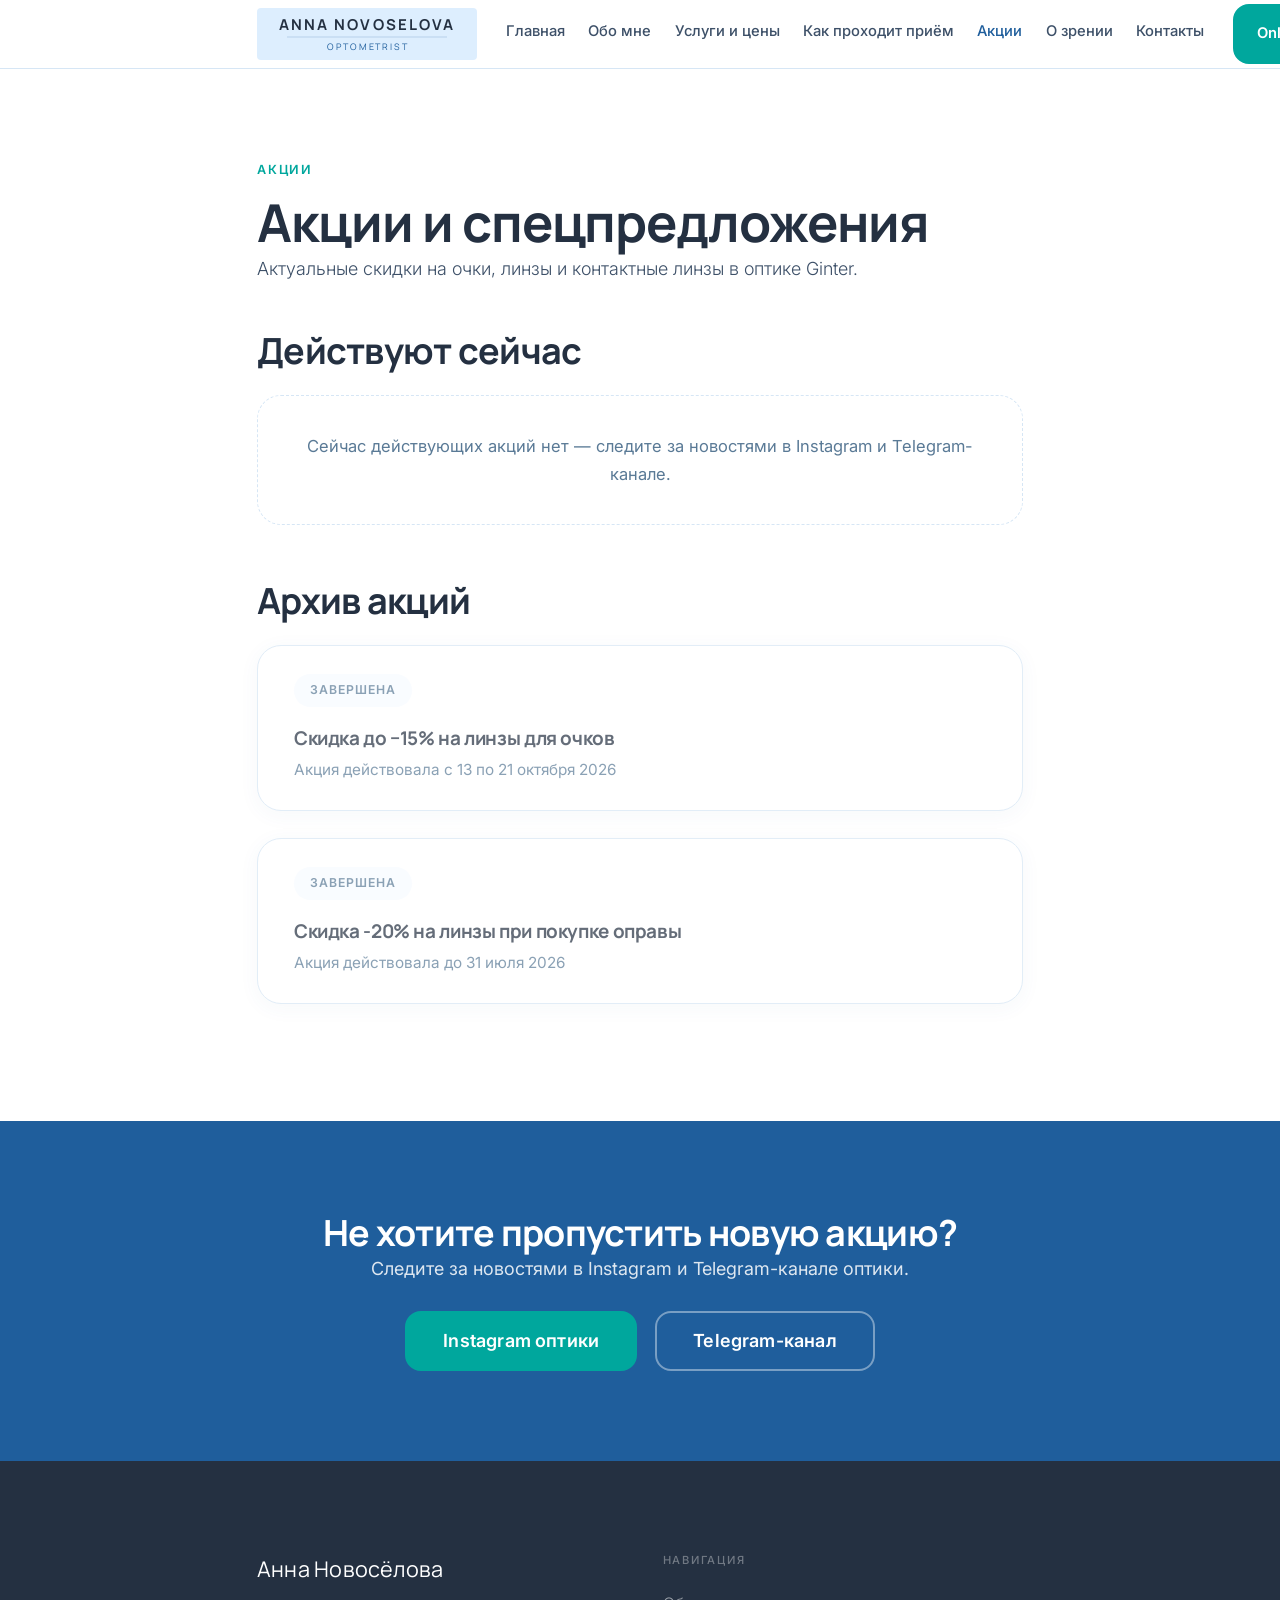
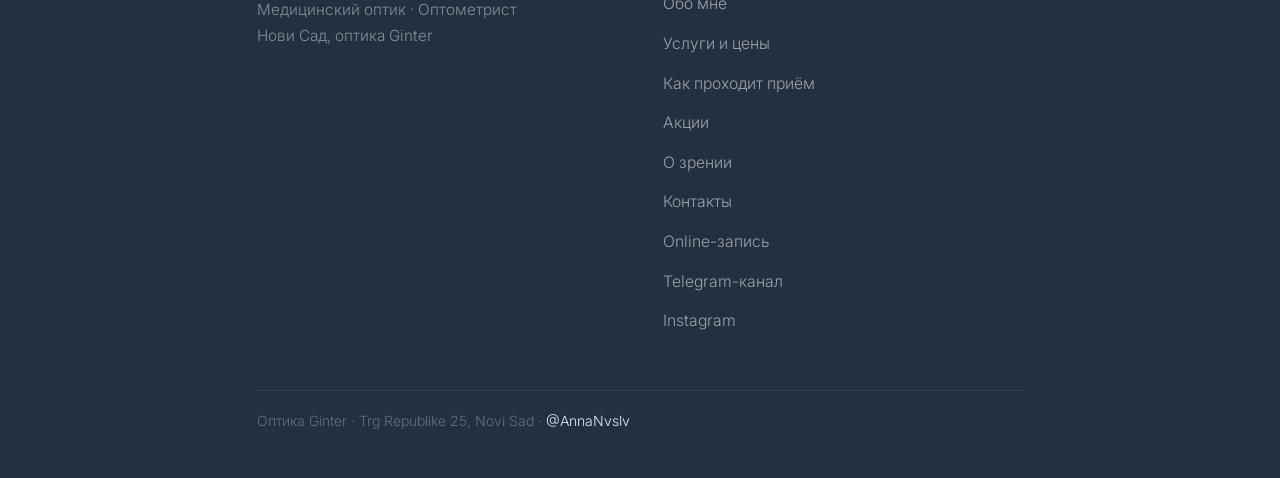
==== akcii.html @ 5fb4f5f3 "Акции: LWEB15 снят, перенесён в архив" ====
<!DOCTYPE html>
<html lang="ru">
<head>
  <meta charset="UTF-8">
  <meta name="viewport" content="width=device-width, initial-scale=1.0">
  <title data-i18n="promo.meta_title">Акции — Анна Новосёлова, оптика Ginter</title>
  <meta name="description" data-i18n-content="promo.meta_description" content="Актуальные акции и спецпредложения на очки, линзы и контактные линзы в оптике Ginter, Нови Сад.">
  <link rel="canonical" href="https://annanvslv.github.io/akcii.html">
  <meta property="og:type" content="website">
  <meta property="og:locale" content="ru_RU">
  <meta property="og:site_name" content="Анна Новосёлова — медицинский оптик">
  <meta property="og:title" content="Акции — Анна Новосёлова, оптика Ginter">
  <meta property="og:description" content="Актуальные акции и спецпредложения на очки, линзы и контактные линзы в оптике Ginter, Нови Сад.">
  <meta property="og:url" content="https://annanvslv.github.io/akcii.html">
  <meta property="og:image" content="https://annanvslv.github.io/images/optika-front.jpg">
  <meta name="twitter:card" content="summary_large_image">
  <meta name="twitter:title" content="Акции — Анна Новосёлова, оптика Ginter">
  <meta name="twitter:description" content="Актуальные акции и спецпредложения на очки, линзы и контактные линзы в оптике Ginter, Нови Сад.">
  <meta name="twitter:image" content="https://annanvslv.github.io/images/optika-front.jpg">
  <script type="application/ld+json">
{
  "@context": "https://schema.org",
  "@type": "Optician",
  "name": "Оптика Ginter — Анна Новосёлова, оптометрист",
  "image": "https://annanvslv.github.io/images/optika-front.jpg",
  "url": "https://annanvslv.github.io/",
  "telephone": "+38121382131",
  "priceRange": "$$",
  "address": {
    "@type": "PostalAddress",
    "streetAddress": "Trg Republike 25",
    "addressLocality": "Novi Sad",
    "addressCountry": "RS"
  },
  "geo": {
    "@type": "GeoCoordinates",
    "latitude": 45.2576813,
    "longitude": 19.8517835
  },
  "openingHoursSpecification": [
    { "@type": "OpeningHoursSpecification", "dayOfWeek": ["Monday","Tuesday","Wednesday","Thursday","Friday"], "opens": "09:00", "closes": "19:00" },
    { "@type": "OpeningHoursSpecification", "dayOfWeek": "Saturday", "opens": "09:00", "closes": "13:00" }
  ],
  "areaServed": ["Novi Sad", "Serbia"],
  "availableLanguage": ["ru", "sr"],
  "employee": {
    "@type": "Person",
    "name": "Анна Новосёлова",
    "jobTitle": "Медицинский оптик и оптометрист"
  }
}
  </script>
  <link rel="preconnect" href="https://fonts.googleapis.com">
  <link rel="preconnect" href="https://fonts.gstatic.com" crossorigin>
  <link rel="stylesheet" href="css/variables.css">
  <link rel="stylesheet" href="css/base.css">
  <link rel="stylesheet" href="css/nav.css">
  <link rel="stylesheet" href="css/footer.css">
  <link rel="stylesheet" href="css/pages/home.css">
  <style>
    .promo-card { background: var(--color-bg-white); border: 1px solid var(--color-border); border-radius: var(--radius-lg); box-shadow: var(--shadow-card); padding: 2rem; margin-bottom: 1.5rem; }
    .promo-card__badge { display: inline-flex; align-items: center; gap: 0.4rem; font-size: 0.68rem; font-weight: 600; letter-spacing: 0.08em; text-transform: uppercase; padding: 0.35rem 0.9rem; border-radius: 20px; margin-bottom: 1.1rem; }
    .promo-card__badge--active { background: #E3F7F0; color: var(--color-teal-dark); }
    .promo-card__badge--archived { background: var(--color-bg-section); color: var(--color-text-light); }
    .promo-card__lead { font-size: 1rem; color: var(--color-text-muted); margin-bottom: 1.25rem; }
    .promo-tags { display: flex; flex-wrap: wrap; gap: 0.5rem; margin-bottom: 1.25rem; }
    .promo-code { display: flex; align-items: center; gap: 0.6rem; flex-wrap: wrap; background: var(--color-bg-section); border-left: 3px solid var(--color-teal); padding: 0.9rem 1.25rem; border-radius: var(--radius-sm); margin-bottom: 1.25rem; }
    .promo-code__label { font-size: 0.85rem; color: var(--color-text-muted); }
    .promo-code__value { font-family: var(--font-heading); font-weight: 700; color: var(--color-accent); letter-spacing: 0.02em; }
    .promo-card__valid { font-size: 0.85rem; color: var(--color-text-light); margin-bottom: 1.5rem; }
    .promo-rates { list-style: none; padding: 0; margin: 0 0 1.25rem; display: grid; gap: 0.5rem; }
    .promo-rates li { display: flex; align-items: baseline; gap: 0.9rem; padding: 0.6rem 0; border-bottom: 1px solid var(--color-border); }
    .promo-rates li:last-child { border-bottom: 0; }
    .promo-rates__pct { font-family: var(--font-heading); font-weight: 700; font-size: 1.25rem; color: var(--color-accent); min-width: 4rem; }
    .promo-card--archived { opacity: 0.7; padding: 1.5rem 2rem; }
    .promo-card--archived h3 { font-size: 1.05rem; margin-bottom: 0.4rem; }
    .promo-archive-empty { padding: 2rem; text-align: center; color: var(--color-text-light); border: 1px dashed var(--color-border); border-radius: var(--radius-lg); font-size: 0.92rem; }
    .promo-section-heading { display: flex; align-items: center; gap: 0.6rem; margin-bottom: 1.25rem; }
  </style>
</head>
<body>

<nav class="nav">
  <div class="container nav__inner">
    <a href="index.html" class="nav__logo-svg" data-i18n-aria-label="nav.logo_aria_std" aria-label="Анна Новосёлова — оптометрист">
      <svg width="220" height="52" viewBox="0 0 220 52" xmlns="http://www.w3.org/2000/svg">
        <rect x="0" y="0" width="220" height="52" rx="4" fill="#DDEEFE"/>
        <text class="logo-name" x="110" y="22" text-anchor="middle">ANNA NOVOSELOVA</text>
        <line x1="30" y1="29" x2="190" y2="29" stroke="#1F5E9C" stroke-width="0.6" stroke-opacity="0.35"/>
        <text class="logo-sub" x="111" y="42" text-anchor="middle">OPTOMETRIST</text>
      </svg>
    </a>
    <ul class="nav__links">
      <li><a href="index.html" data-i18n="nav.home">Главная</a></li>
      <li><a href="obo-mne.html" data-i18n="nav.about">Обо мне</a></li>
      <li><a href="uslugi.html" data-i18n="nav.services">Услуги и цены</a></li>
      <li><a href="priem.html" data-i18n="nav.appointment">Как проходит приём</a></li>
      <li><a href="akcii.html" class="active" data-i18n="nav.promo">Акции</a></li>
      <li><a href="o-zrenii.html" data-i18n="nav.vision">О зрении</a></li>
      <li><a href="kontakty.html" data-i18n="nav.contacts">Контакты</a></li>
    </ul>
    <a href="https://annanvslv.github.io/anna-novoselova-bot/booking.html" class="btn nav__cta" target="_blank" data-i18n="nav.booking_cta">Online-запись</a>
    <div class="lang-switch" role="group" aria-label="Language / Jezik">
      <button type="button" class="lang-switch__btn" data-lang="ru">RU</button>
      <button type="button" class="lang-switch__btn" data-lang="sr">SR</button>
    </div>
    <button class="nav__burger" data-i18n-aria-label="nav.burger_aria" aria-label="Меню"><span></span><span></span><span></span></button>
  </div>
</nav>

<section class="section section--white" style="padding-top:5rem">
  <div class="container">
    <p class="section-label" data-i18n="nav.promo">Акции</p>
    <h1 data-i18n="promo.h1">Акции и спецпредложения</h1>
    <p style="color:var(--color-text-muted);margin-bottom:2.5rem;font-weight:300;max-width:640px" data-i18n="promo.lead">Актуальные скидки на очки, линзы и контактные линзы в оптике Ginter.</p>

    <div class="promo-section-heading">
      <h2 class="section-title" style="margin:0" data-i18n="promo.active_heading">Действуют сейчас</h2>
    </div>

    <div class="promo-archive-empty" data-i18n="promo.no_active">Сейчас действующих акций нет — следите за новостями в Instagram и Telegram-канале.</div>

    <div class="promo-section-heading" style="margin-top:3rem">
      <h2 class="section-title" style="margin:0" data-i18n="promo.archive_heading">Архив акций</h2>
    </div>
    <div class="promo-card promo-card--archived">
      <span class="promo-card__badge promo-card__badge--archived" data-i18n="promo.badge_archived">Завершена</span>
      <h3 data-i18n="promo.card2_title">Скидка до −15% на линзы для очков</h3>
      <p class="promo-card__valid" style="margin-bottom:0" data-i18n="promo.valid2_ended">Акция действовала с 13 по 21 октября 2026</p>
    </div>
    <div class="promo-card promo-card--archived">
      <span class="promo-card__badge promo-card__badge--archived" data-i18n="promo.badge_archived">Завершена</span>
      <h3 data-i18n="promo.card1_title">Скидка -20% на линзы при покупке оправы</h3>
      <p class="promo-card__valid" style="margin-bottom:0" data-i18n="promo.valid">Акция действовала до 31 июля 2026</p>
    </div>
  </div>
</section>

<section class="section cta-section">
  <div class="container cta-section__inner">
    <h2 data-i18n="promo.cta_title">Не хотите пропустить новую акцию?</h2>
    <p data-i18n="promo.cta_sub">Следите за новостями в Instagram и Telegram-канале оптики.</p>
    <div style="display:flex;gap:1rem;flex-wrap:wrap;justify-content:center;margin-top:1.5rem">
      <a href="https://instagram.com/optika_ginter" class="btn" target="_blank" data-i18n="promo.cta_instagram">Instagram оптики</a>
      <a href="https://t.me/optometrist_anna_ns" class="btn btn--outline" target="_blank" data-i18n="footer.telegram_channel">Telegram-канал</a>
    </div>
  </div>
</section>

<footer class="footer">
  <div class="container">
    <div class="footer__grid">
      <div>
        <div class="footer__logo" data-i18n="footer.logo">Анна Новосёлова</div>
        <p class="footer__tagline" data-i18n="footer.tagline_about_promo">Медицинский оптик · Оптометрист<br>Нови Сад, оптика Ginter</p>
      </div>
      <div>
        <p class="footer__heading" data-i18n="footer.heading">Навигация</p>
        <ul class="footer__links">
          <li><a href="obo-mne.html" data-i18n="nav.about">Обо мне</a></li>
          <li><a href="uslugi.html" data-i18n="nav.services">Услуги и цены</a></li>
          <li><a href="priem.html" data-i18n="nav.appointment">Как проходит приём</a></li>
          <li><a href="akcii.html" data-i18n="nav.promo">Акции</a></li>
          <li><a href="o-zrenii.html" data-i18n="nav.vision">О зрении</a></li>
          <li><a href="kontakty.html" data-i18n="nav.contacts">Контакты</a></li>
          <li><a href="https://annanvslv.github.io/anna-novoselova-bot/booking.html" target="_blank" data-i18n="nav.booking_cta">Online-запись</a></li>
          <li><a href="https://t.me/optometrist_anna_ns" target="_blank" data-i18n="footer.telegram_channel">Telegram-канал</a></li>
          <li><a href="https://instagram.com/optika_ginter" target="_blank" data-i18n="footer.instagram">Instagram</a></li>
        </ul>
      </div>
    </div>
    <div class="footer__bottom">
      Оптика Ginter · Trg Republike 25, Novi Sad · <a href="https://t.me/AnnaNvslv" style="color:var(--color-accent-light)">@AnnaNvslv</a>
    </div>
  </div>
</footer>
<script src="js/i18n.js"></script>
<script src="js/nav.js"></script>
</body>
</html>
---- css/variables.css ----
@import url('https://fonts.googleapis.com/css2?family=Manrope:wght@400;500;600;700;800&family=Inter:wght@400;500;600&display=swap');

:root {
  --color-bg:          #FFFFFF;
  --color-bg-white:    #FFFFFF;
  --color-bg-section:  #F7FBFF;
  --color-bg-dark:     #0F2A4A;

  --color-accent:      #1F5E9C;
  --color-accent-dark: #174d82;
  --color-accent-light:#DDEEFE;

  --color-teal:        #00A79D;
  --color-teal-dark:   #008D84;

  --color-text:        #243041;
  --color-text-muted:  #3D5068;
  --color-text-light:  #5A7A96;

  --color-border:      #D6E6F5;

  --font-heading: 'Manrope', system-ui, sans-serif;
  --font-serif:   'Manrope', system-ui, sans-serif;
  --font-sans:    'Inter', system-ui, sans-serif;

  --space-xs:  0.5rem;
  --space-sm:  1rem;
  --space-md:  1.5rem;
  --space-lg:  2.5rem;
  --space-xl:  5rem;

  --radius-sm: 8px;
  --radius-md: 16px;
  --radius-lg: 24px;

  --shadow-card: 0 4px 20px rgba(31,94,156,0.05);
  --shadow-card-hover: 0 8px 32px rgba(31,94,156,0.10);

  --container: 820px;
}
---- css/base.css ----
*, *::before, *::after { box-sizing: border-box; margin: 0; padding: 0; }

html { font-size: 18px; scroll-behavior: smooth; }

body {
  font-family: var(--font-sans);
  font-weight: 400;
  color: var(--color-text);
  background: var(--color-bg);
  line-height: 1.7;
  -webkit-font-smoothing: antialiased;
}

h1, h2, h3 {
  font-family: var(--font-heading);
  font-weight: 700;
  line-height: 1.2;
  color: var(--color-text);
  letter-spacing: -0.02em;
}

h4 {
  font-family: var(--font-heading);
  font-weight: 600;
  font-size: 1.05rem;
  line-height: 1.4;
  color: var(--color-text);
  letter-spacing: -0.01em;
}

h1 { font-size: clamp(2.4rem, 6vw, 2.9rem); }
h2 { font-size: clamp(1.7rem, 3.5vw, 2rem); }
h3 { font-size: clamp(1.2rem, 2vw, 1.4rem); }

p {
  margin-bottom: var(--space-sm);
  color: var(--color-text-muted);
  font-weight: 400;
  font-size: 1rem;
  line-height: 1.7;
}
p:last-child { margin-bottom: 0; }

a { color: var(--color-accent); text-decoration: none; }
a:hover { text-decoration: underline; }

ul, ol { padding-left: 1.25rem; color: var(--color-text-muted); }
li { margin-bottom: 0.4rem; font-size: 1rem; }

.container {
  max-width: var(--container);
  margin: 0 auto;
  padding: 0 var(--space-md);
}

.section { padding: var(--space-xl) 0; }
.section--gray { background: var(--color-bg-section); }
.section--white { background: var(--color-bg-white); }

.section-label {
  font-family: var(--font-sans);
  font-size: 0.7rem;
  font-weight: 600;
  letter-spacing: 0.14em;
  text-transform: uppercase;
  color: var(--color-teal);
  margin-bottom: 0.6rem;
}

.section-title { margin-bottom: var(--space-md); }

/* Buttons */
.btn {
  display: inline-flex;
  align-items: center;
  justify-content: center;
  min-height: 60px;
  background: var(--color-teal);
  color: #fff;
  font-family: var(--font-sans);
  font-size: 1rem;
  font-weight: 600;
  letter-spacing: 0.01em;
  padding: 0 2rem;
  border-radius: var(--radius-md);
  border: 2px solid var(--color-teal);
  cursor: pointer;
  transition: background 0.18s, border-color 0.18s;
  text-decoration: none;
  min-width: 44px;
}

.btn:hover {
  background: var(--color-teal-dark);
  border-color: var(--color-teal-dark);
  text-decoration: none;
  color: #fff;
}

.btn--outline {
  background: transparent;
  color: var(--color-text);
  border-color: var(--color-border);
}

.btn--outline:hover {
  background: transparent;
  border-color: var(--color-accent);
  color: var(--color-accent);
}

.card {
  background: var(--color-bg-white);
  border-radius: var(--radius-lg);
  border: 1px solid var(--color-border);
  padding: var(--space-md);
  box-shadow: var(--shadow-card);
}

.tag {
  display: inline-block;
  background: var(--color-bg-section);
  color: var(--color-accent);
  font-size: 0.8rem;
  font-weight: 500;
  letter-spacing: 0.03em;
  padding: 0.35rem 1rem;
  border-radius: 20px;
  border: 1px solid var(--color-accent-light);
}

@media (max-width: 600px) {
  html { font-size: 17px; }
  .container { padding: 0 var(--space-sm); }
  .section { padding: var(--space-lg) 0; }
  .btn { min-height: 52px; font-size: 0.95rem; }
}
---- css/nav.css ----
.nav {
  background: var(--color-bg-white);
  border-bottom: 1px solid var(--color-border);
  position: sticky;
  top: 0;
  z-index: 100;
}

.nav__inner {
  display: flex;
  align-items: center;
  justify-content: space-between;
  min-height: 68px;
  gap: 1rem;
}

/* old text logo — kept for fallback */
.nav__logo {
  font-family: var(--font-heading);
  font-size: 1.2rem;
  font-weight: 700;
  color: var(--color-text);
  text-decoration: none;
  line-height: 1.2;
  letter-spacing: -0.01em;
  flex-shrink: 0;
}

.nav__logo span {
  display: block;
  font-family: var(--font-sans);
  font-size: 0.62rem;
  font-weight: 500;
  letter-spacing: 0.12em;
  text-transform: uppercase;
  color: var(--color-text-light);
}

/* SVG logo */
.nav__logo-svg {
  display: flex;
  align-items: center;
  text-decoration: none;
  flex-shrink: 0;
}

.nav__logo-svg svg {
  height: 52px;
  width: auto;
}

.logo-name {
  font-family: 'Manrope', sans-serif;
  font-weight: 700;
  font-size: 15px;
  letter-spacing: 0.14em;
  fill: #243041;
}

.logo-sub {
  font-family: 'Manrope', sans-serif;
  font-weight: 400;
  font-size: 9px;
  letter-spacing: 0.22em;
  fill: #1F5E9C;
}

.nav__links {
  display: flex;
  list-style: none;
  padding: 0;
  gap: 0.1rem;
  flex: 1;
  justify-content: center;
}

.nav__links a {
  font-size: 0.82rem;
  font-weight: 500;
  color: var(--color-text-muted);
  text-decoration: none;
  padding: 0.3rem 0.6rem;
  border-radius: var(--radius-sm);
  transition: color 0.2s, background 0.2s;
  white-space: nowrap;
}

.nav__links a:hover { color: var(--color-accent); background: var(--color-bg-section); }
.nav__links a.active { color: var(--color-accent); }

.nav__cta {
  font-size: 0.82rem;
  padding: 0.6rem 1.2rem;
  flex-shrink: 0;
}

.nav__burger {
  display: none;
  background: none;
  border: none;
  cursor: pointer;
  flex-direction: column;
  gap: 5px;
  padding: 4px;
  flex-shrink: 0;
}

.nav__burger span {
  display: block;
  width: 22px;
  height: 2px;
  background: var(--color-text);
  border-radius: 2px;
  transition: all 0.3s;
}

@media (max-width: 780px) {
  .nav__links, .nav__cta { display: none; }
  .nav__burger { display: flex; }

  .nav--open .nav__inner {
    flex-wrap: wrap;
    padding-bottom: var(--space-sm);
  }

  .nav--open .nav__links {
    display: flex;
    flex-direction: column;
    width: 100%;
    order: 3;
    gap: 0.25rem;
    padding-top: var(--space-sm);
    border-top: 1px solid var(--color-border);
  }

  .nav--open .nav__cta {
    display: flex;
    order: 4;
    width: 100%;
    margin-top: var(--space-xs);
  }
}

/* Language switcher (RU / SR) */
.lang-switch {
  display: flex;
  align-items: center;
  gap: 2px;
  background: var(--color-bg-section);
  border-radius: var(--radius-sm);
  padding: 2px;
  flex-shrink: 0;
}

.lang-switch__btn {
  font-family: var(--font-sans);
  font-size: 0.72rem;
  font-weight: 600;
  letter-spacing: 0.03em;
  color: var(--color-text-muted);
  background: transparent;
  border: none;
  padding: 0.35rem 0.6rem;
  border-radius: calc(var(--radius-sm) - 2px);
  cursor: pointer;
  transition: color 0.2s, background 0.2s;
}

.lang-switch__btn:hover { color: var(--color-accent); }

.lang-switch__btn.is-active {
  background: var(--color-bg-white);
  color: var(--color-accent);
  box-shadow: 0 1px 3px rgba(31,94,156,0.12);
}
---- css/footer.css ----
.footer {
  background: var(--color-text);
  color: rgba(255,255,255,0.5);
  padding: var(--space-xl) 0 var(--space-lg);
}

.footer__grid {
  display: grid;
  grid-template-columns: 1fr 1fr;
  gap: var(--space-lg);
  margin-bottom: var(--space-lg);
}

.footer__logo {
  font-family: var(--font-serif);
  font-size: 1.2rem;
  font-weight: 400;
  color: #fff;
  margin-bottom: var(--space-xs);
  letter-spacing: 0.01em;
}

.footer__tagline {
  font-size: 0.85rem;
  font-weight: 300;
  color: rgba(255,255,255,0.45);
  line-height: 1.7;
  margin-bottom: 0;
}

.footer__heading {
  font-family: var(--font-sans);
  font-size: 0.62rem;
  font-weight: 500;
  letter-spacing: 0.16em;
  text-transform: uppercase;
  color: rgba(255,255,255,0.35);
  margin-bottom: var(--space-sm);
}

.footer__links {
  list-style: none;
  padding: 0;
}

.footer__links li { margin-bottom: 0.5rem; }

.footer__links a {
  font-size: 0.875rem;
  font-weight: 300;
  color: rgba(255,255,255,0.55);
  text-decoration: none;
  transition: color 0.2s;
}

.footer__links a:hover { color: #fff; }

.footer__bottom {
  border-top: 1px solid rgba(255,255,255,0.08);
  padding-top: var(--space-sm);
  font-size: 0.78rem;
  font-weight: 300;
  color: rgba(255,255,255,0.3);
}

@media (max-width: 600px) {
  .footer__grid { grid-template-columns: 1fr; gap: var(--space-md); }
}
---- css/pages/home.css ----
/* HERO */
.hero {
  background: var(--color-bg-white);
  padding: var(--space-xl) 0;
  border-bottom: 1px solid var(--color-border);
}

.hero__content { max-width: 580px; }

.hero__sub {
  font-size: 1.1rem;
  font-weight: 400;
  color: var(--color-text-muted);
  margin: var(--space-sm) 0 var(--space-md);
  line-height: 1.7;
}

.hero__checklist {
  list-style: none;
  padding: 0;
  margin: 0 0 var(--space-md);
  display: flex;
  flex-direction: column;
  gap: 0.55rem;
}

.hero__checklist li {
  display: flex;
  align-items: center;
  gap: 0.55rem;
  font-size: 1rem;
  font-weight: 500;
  color: var(--color-text);
  margin-bottom: 0;
}

.hero__checklist li::before {
  content: '';
  width: 20px;
  height: 20px;
  flex-shrink: 0;
  background: var(--color-teal);
  border-radius: 50%;
  background-image: url("data:image/svg+xml,%3Csvg xmlns='http://www.w3.org/2000/svg' viewBox='0 0 16 16' fill='white'%3E%3Cpath d='M6.5 11.5L3 8l1.4-1.4 2.1 2.1 5.1-5.1L13 5z'/%3E%3C/svg%3E");
  background-size: 14px;
  background-position: center;
  background-repeat: no-repeat;
}

.hero__actions {
  display: flex;
  gap: 0.75rem;
  flex-wrap: wrap;
  margin-bottom: var(--space-md);
  align-items: center;
}

.hero__hint {
  display: flex;
  align-items: center;
  gap: 0.5rem;
  font-size: 0.85rem;
  color: var(--color-text-light);
}

.hero__hint svg { flex-shrink: 0; }

.hero__tags {
  display: flex;
  gap: 0.5rem;
  flex-wrap: wrap;
  margin-top: var(--space-sm);
}

/* WHY BLOCK */
.why-grid {
  display: grid;
  grid-template-columns: repeat(auto-fit, minmax(180px, 1fr));
  gap: 1rem;
}

.why-card {
  background: var(--color-bg-white);
  border-radius: var(--radius-lg);
  padding: 2rem 1.5rem;
  box-shadow: var(--shadow-card);
  border: 1px solid var(--color-border);
  transition: box-shadow 0.2s;
}

.why-card:hover {
  box-shadow: var(--shadow-card-hover);
}

.why-card__icon {
  width: 44px;
  height: 44px;
  margin-bottom: 1rem;
  color: var(--color-teal);
}

.why-card h4 {
  margin-bottom: 0.5rem;
  font-size: 1rem;
}

.why-card p {
  font-size: 0.9rem;
  margin: 0;
}

/* REASONS */
.reasons__grid {
  display: grid;
  grid-template-columns: repeat(auto-fit, minmax(230px, 1fr));
  gap: 1rem;
}

.reason-card {
  background: var(--color-bg-white);
  border-radius: var(--radius-lg);
  padding: 2rem 1.5rem;
  box-shadow: var(--shadow-card);
  border: 1px solid var(--color-border);
  transition: box-shadow 0.2s;
}

.reason-card:hover { box-shadow: var(--shadow-card-hover); }

.reason-card__header {
  display: flex;
  align-items: center;
  gap: 0.75rem;
  margin-bottom: 0.75rem;
}

.reason-card__header img {
  width: 44px;
  height: 44px;
  object-fit: contain;
  flex-shrink: 0;
}

.reason-card__header h4 {
  margin: 0;
  font-size: 1rem;
}

.reason-card p {
  font-size: 0.9rem;
  margin: 0;
  line-height: 1.7;
}

/* PRICES */
.prices__list {
  display: flex;
  flex-direction: column;
  gap: 1rem;
}

.price-item {
  display: flex;
  justify-content: space-between;
  align-items: flex-start;
  gap: var(--space-md);
  background: var(--color-bg-white);
  border-radius: var(--radius-lg);
  border: 1px solid var(--color-border);
  padding: 2rem;
  box-shadow: var(--shadow-card);
}

.price-item--free { background: var(--color-bg-section); }
.price-item__info { flex: 1; }
.price-item__info h4 { margin-bottom: 0.4rem; font-size: 1rem; }
.price-item__info p { font-size: 0.9rem; margin-bottom: 0.5rem; }
.price-item__time {
  font-size: 0.8rem;
  font-weight: 400;
  color: var(--color-text-light);
  letter-spacing: 0.02em;
}

.price-item__cost {
  font-family: var(--font-heading);
  font-size: 1.8rem;
  font-weight: 700;
  color: var(--color-accent);
  white-space: nowrap;
  padding-top: 2px;
  letter-spacing: -0.02em;
}

.price-item__cost span {
  font-family: var(--font-sans);
  font-size: 0.8rem;
  font-weight: 400;
  color: var(--color-text-light);
  letter-spacing: 0.04em;
}

.prices__note {
  margin-top: var(--space-sm);
  font-size: 0.82rem;
  font-weight: 400;
  color: var(--color-text-light);
  text-align: center;
  letter-spacing: 0.02em;
}

/* STEPS — horizontal roadmap */
.steps {
  display: flex;
  flex-direction: row;
  gap: 0;
  position: relative;
}

.step {
  flex: 1;
  position: relative;
  padding: 0 0.75rem 0 0;
}

.step:last-child { padding-right: 0; }

.step__connector {
  display: flex;
  align-items: center;
  gap: 0.5rem;
  margin-bottom: 1rem;
}

.step__num {
  width: 40px;
  height: 40px;
  border-radius: 50%;
  background: var(--color-teal);
  color: #fff;
  font-family: var(--font-heading);
  font-size: 1rem;
  font-weight: 700;
  display: flex;
  align-items: center;
  justify-content: center;
  flex-shrink: 0;
}

.step__arrow {
  flex: 1;
  height: 2px;
  background: var(--color-border);
  position: relative;
}

.step__arrow::after {
  content: '';
  position: absolute;
  right: -4px;
  top: -4px;
  width: 0;
  height: 0;
  border-top: 5px solid transparent;
  border-bottom: 5px solid transparent;
  border-left: 8px solid var(--color-border);
}

.step:last-child .step__arrow { display: none; }

.step__body h4 { margin-bottom: 0.35rem; font-size: 0.95rem; }
.step__body p { font-size: 0.85rem; margin: 0; line-height: 1.65; }

/* ARTICLES */
.articles__grid {
  display: grid;
  grid-template-columns: repeat(auto-fit, minmax(220px, 1fr));
  gap: 1rem;
}

.article-card {
  background: var(--color-bg-white);
  border-radius: var(--radius-lg);
  padding: 2rem 1.5rem;
  text-decoration: none;
  border: 1px solid var(--color-border);
  box-shadow: var(--shadow-card);
  transition: box-shadow 0.2s;
  display: block;
}

.article-card:hover {
  box-shadow: var(--shadow-card-hover);
  text-decoration: none;
}

.article-card__tag {
  font-size: 0.65rem;
  font-weight: 600;
  letter-spacing: 0.14em;
  text-transform: uppercase;
  color: var(--color-teal);
  margin-bottom: 0.65rem;
}

.article-card h3 {
  font-family: var(--font-heading);
  font-size: 1rem;
  font-weight: 600;
  margin-bottom: 0.5rem;
  color: var(--color-text);
  line-height: 1.5;
}

.article-card p {
  font-size: 0.875rem;
  margin: 0;
  color: var(--color-text-light);
}

/* CTA SECTION */
.cta-section {
  background: var(--color-accent);
}

.cta-section__inner { text-align: center; }

.cta-section h2 { color: #fff; }
.cta-section p { color: rgba(255,255,255,0.85); }

.cta-section .btn {
  background: var(--color-teal);
  border-color: var(--color-teal);
}
.cta-section .btn:hover {
  background: var(--color-teal-dark);
  border-color: var(--color-teal-dark);
}

.cta-section .btn--outline {
  background: transparent;
  color: #fff;
  border-color: rgba(255,255,255,0.4);
}

.cta-section .btn--outline:hover {
  border-color: #fff;
  color: #fff;
}

@media (max-width: 720px) {
  .steps {
    flex-direction: column;
    gap: 0;
  }
  .step {
    display: flex;
    gap: 1rem;
    padding: 0 0 1.5rem 0;
    border-left: 2px solid var(--color-border);
    margin-left: 19px;
  }
  .step:last-child { border-left-color: transparent; }
  .step__connector { flex-direction: column; align-items: flex-start; gap: 0; }
  .step__num {
    width: 40px;
    height: 40px;
    margin-left: -21px;
    margin-bottom: 0;
  }
  .step__arrow { display: none; }
  .step__body { padding-left: 0.5rem; }
}

@media (max-width: 600px) {
  .hero__actions { flex-direction: column; align-items: stretch; }
  .hero__actions .btn { text-align: center; justify-content: center; }
  .price-item { flex-direction: column; gap: 0.5rem; }
  .why-grid { grid-template-columns: 1fr 1fr; }
}
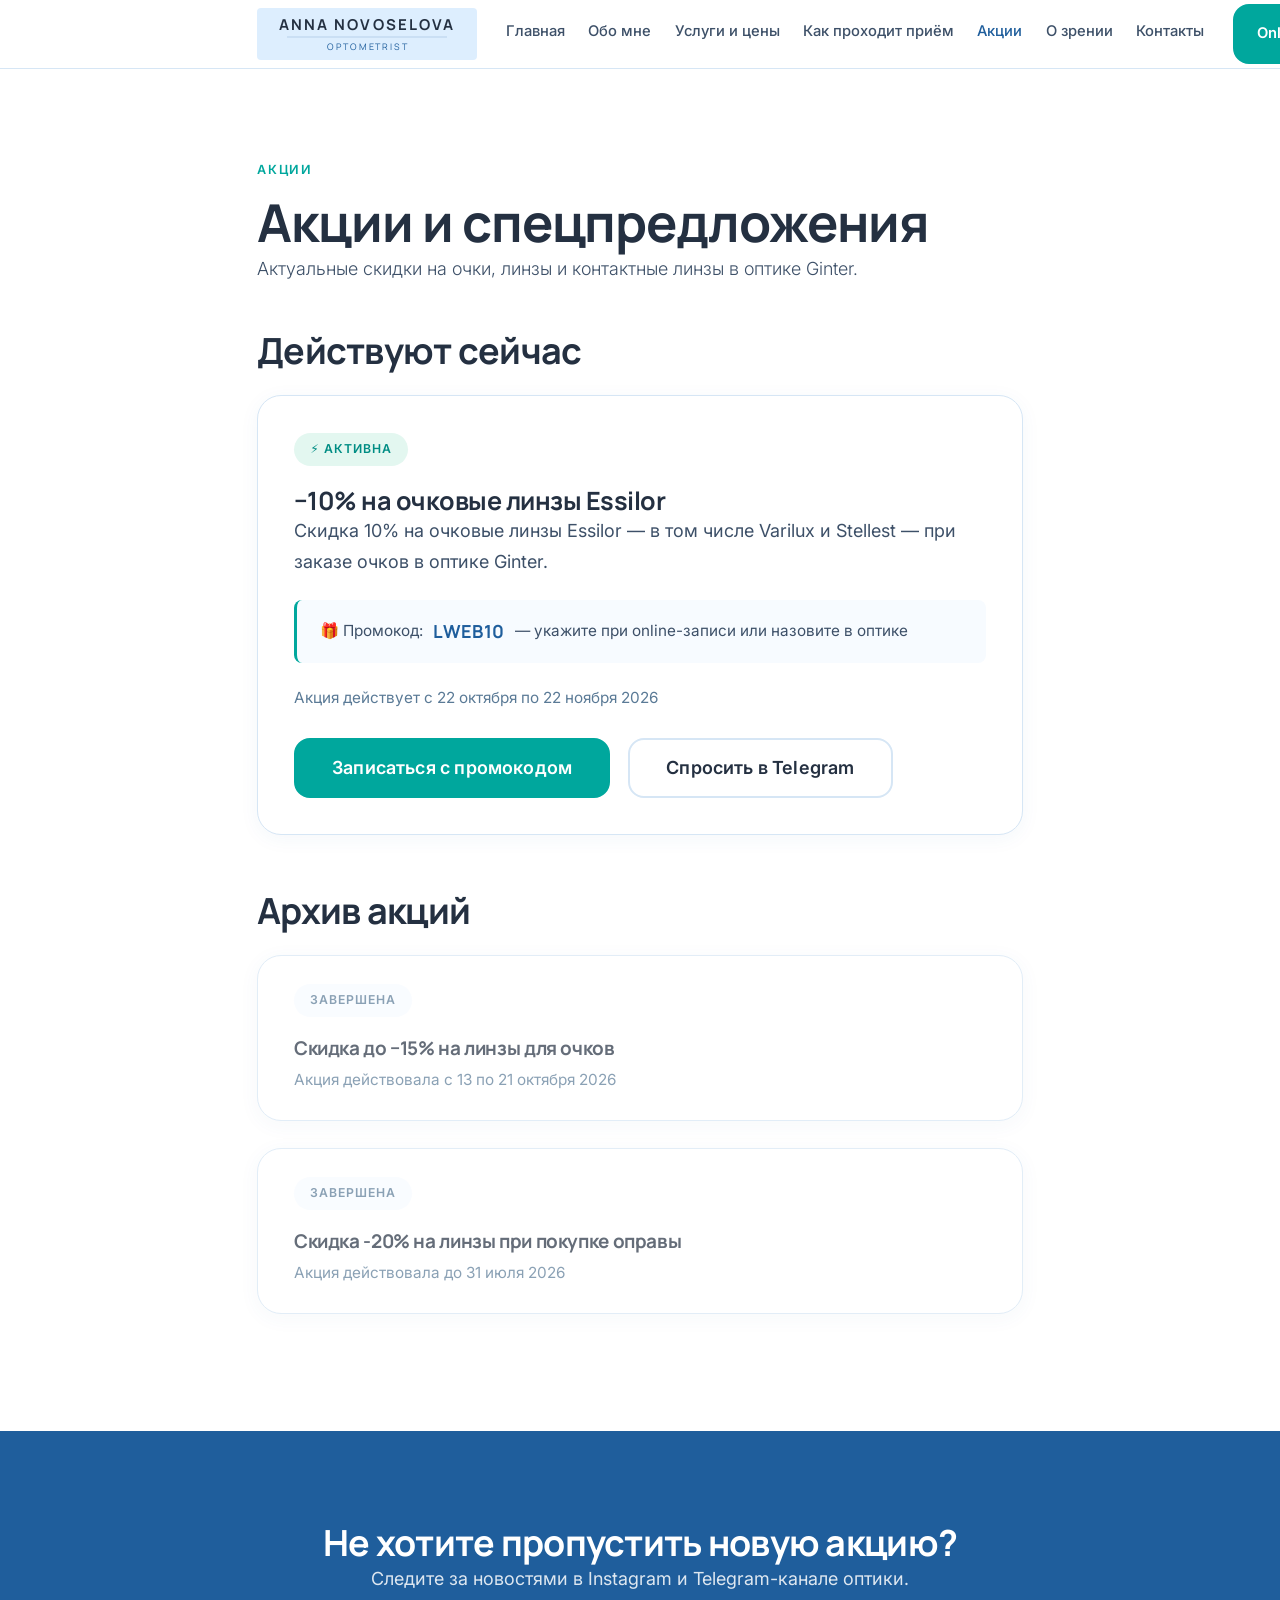
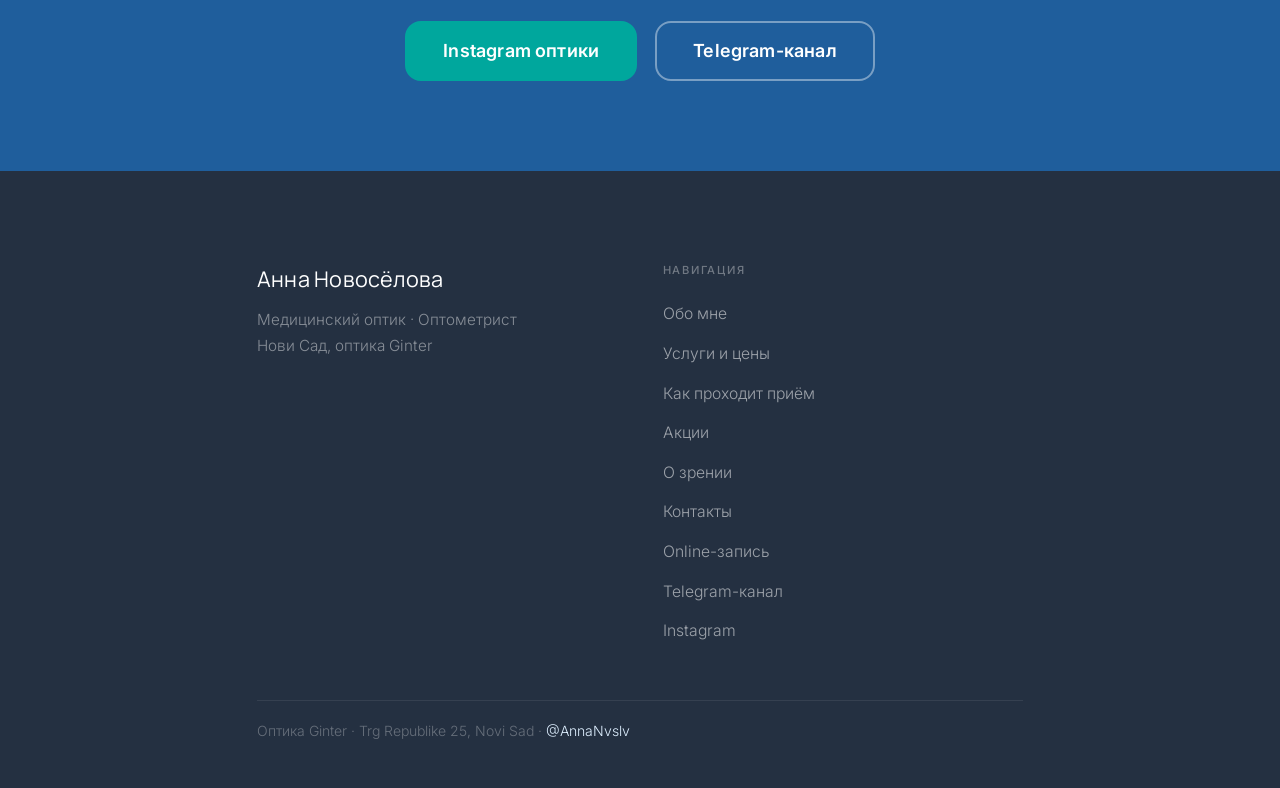
==== commit 9db133f4: "Акции: −10% на линзы Essilor 22.10–22.11, промокод LWEB10" ====
--- a/akcii.html
+++ b/akcii.html
@@ -118,7 +118,24 @@
       <h2 class="section-title" style="margin:0" data-i18n="promo.active_heading">Действуют сейчас</h2>
     </div>
 
-    <div class="promo-archive-empty" data-i18n="promo.no_active">Сейчас действующих акций нет — следите за новостями в Instagram и Telegram-канале.</div>
+    <div class="promo-card">
+      <span class="promo-card__badge promo-card__badge--active" data-i18n="promo.badge_active">⚡️ Активна</span>
+      <h3 data-i18n="promo.card3_title">−10% на очковые линзы Essilor</h3>
+      <p class="promo-card__lead" data-i18n="promo.card3_lead">Скидка 10% на очковые линзы Essilor — в том числе Varilux и Stellest — при заказе очков в оптике Ginter.</p>
+
+      <div class="promo-code">
+        <span class="promo-code__label" data-i18n="promo.code_label">🎁 Промокод:</span>
+        <span class="promo-code__value">LWEB10</span>
+        <span class="promo-code__label" data-i18n="promo.code_note2">— укажите при online-записи или назовите в оптике</span>
+      </div>
+
+      <p class="promo-card__valid" data-i18n="promo.valid3">Акция действует с 22 октября по 22 ноября 2026</p>
+
+      <div style="display:flex;gap:1rem;flex-wrap:wrap">
+        <a href="https://annanvslv.github.io/anna-novoselova-bot/booking.html?promo=LWEB10" class="btn" target="_blank" data-i18n="promo.book_with_code">Записаться с промокодом</a>
+        <a href="https://t.me/AnnaNvslv" class="btn btn--outline" target="_blank" data-i18n="promo.ask_telegram">Спросить в Telegram</a>
+      </div>
+    </div>
 
     <div class="promo-section-heading" style="margin-top:3rem">
       <h2 class="section-title" style="margin:0" data-i18n="promo.archive_heading">Архив акций</h2>
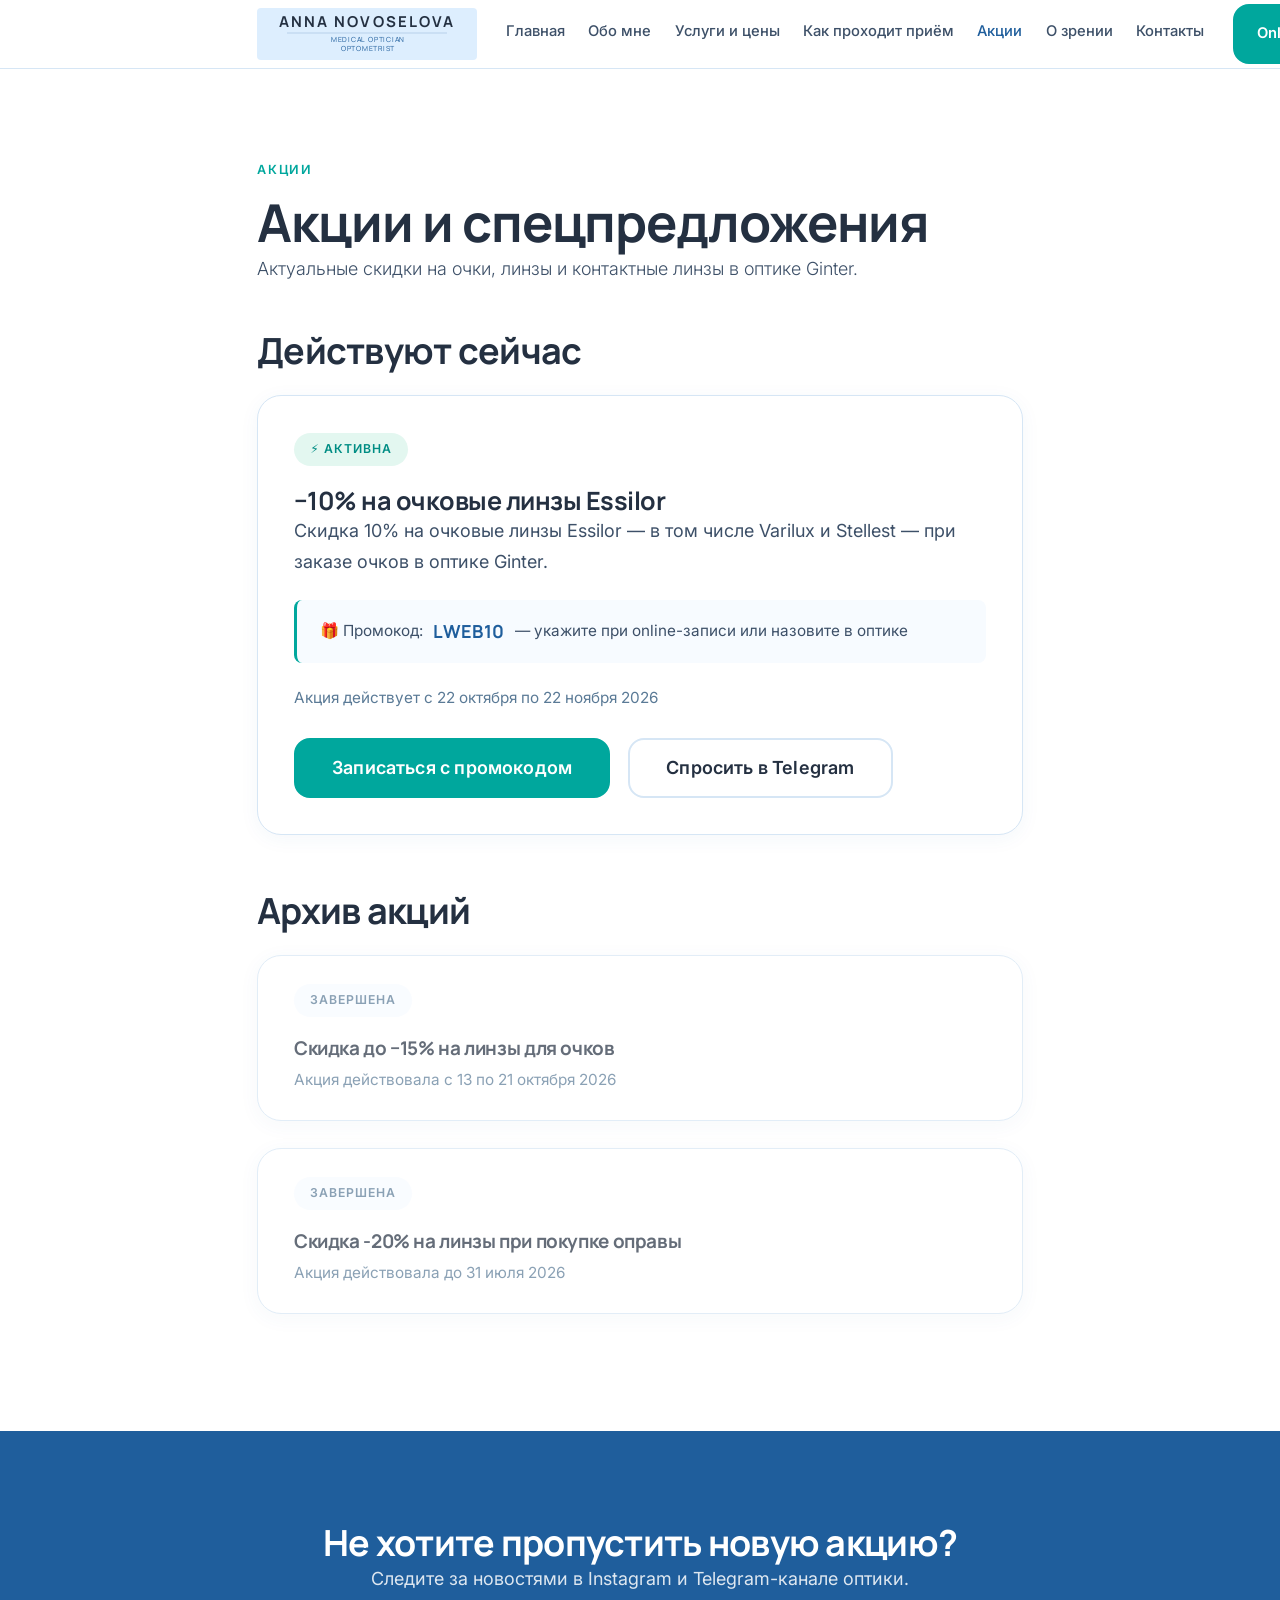
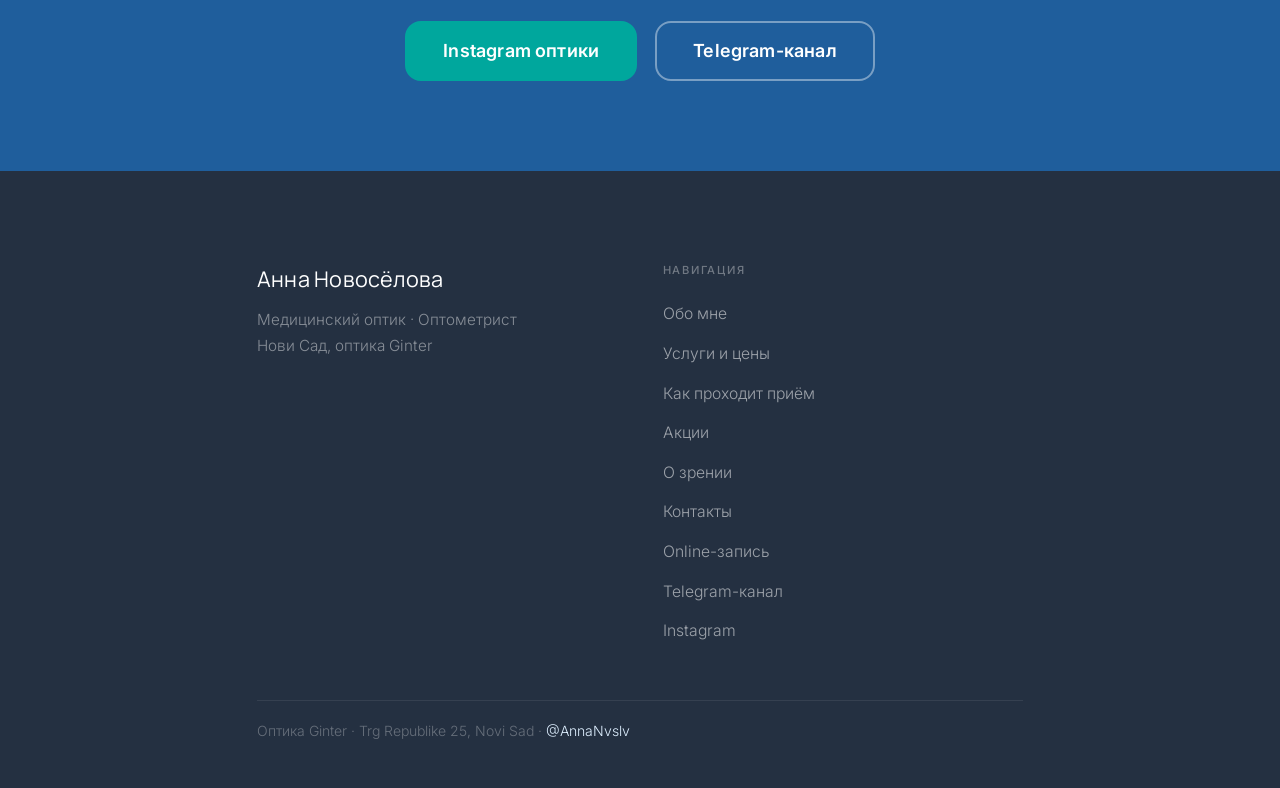
==== commit 9dae259d: "Логотип: MEDICAL OPTICIAN / OPTOMETRIST на всех страницах и в статьях Co-Authored-By: Claude Opus 5." ====
--- a/akcii.html
+++ b/akcii.html
@@ -82,12 +82,13 @@
 
 <nav class="nav">
   <div class="container nav__inner">
-    <a href="index.html" class="nav__logo-svg" data-i18n-aria-label="nav.logo_aria_std" aria-label="Анна Новосёлова — оптометрист">
+    <a href="index.html" class="nav__logo-svg" data-i18n-aria-label="nav.logo_aria_std" aria-label="Анна Новосёлова — медицинский оптик и оптометрист">
       <svg width="220" height="52" viewBox="0 0 220 52" xmlns="http://www.w3.org/2000/svg">
         <rect x="0" y="0" width="220" height="52" rx="4" fill="#DDEEFE"/>
-        <text class="logo-name" x="110" y="22" text-anchor="middle">ANNA NOVOSELOVA</text>
-        <line x1="30" y1="29" x2="190" y2="29" stroke="#1F5E9C" stroke-width="0.6" stroke-opacity="0.35"/>
-        <text class="logo-sub" x="111" y="42" text-anchor="middle">OPTOMETRIST</text>
+        <text class="logo-name" x="110" y="19" text-anchor="middle">ANNA NOVOSELOVA</text>
+        <line x1="30" y1="25" x2="190" y2="25" stroke="#1F5E9C" stroke-width="0.6" stroke-opacity="0.35"/>
+        <text class="logo-sub" x="111" y="34" text-anchor="middle" style="font-size:7px;letter-spacing:0.11em">MEDICAL OPTICIAN</text>
+        <text class="logo-sub" x="111" y="43" text-anchor="middle" style="font-size:7px;letter-spacing:0.11em">OPTOMETRIST</text>
       </svg>
     </a>
     <ul class="nav__links">
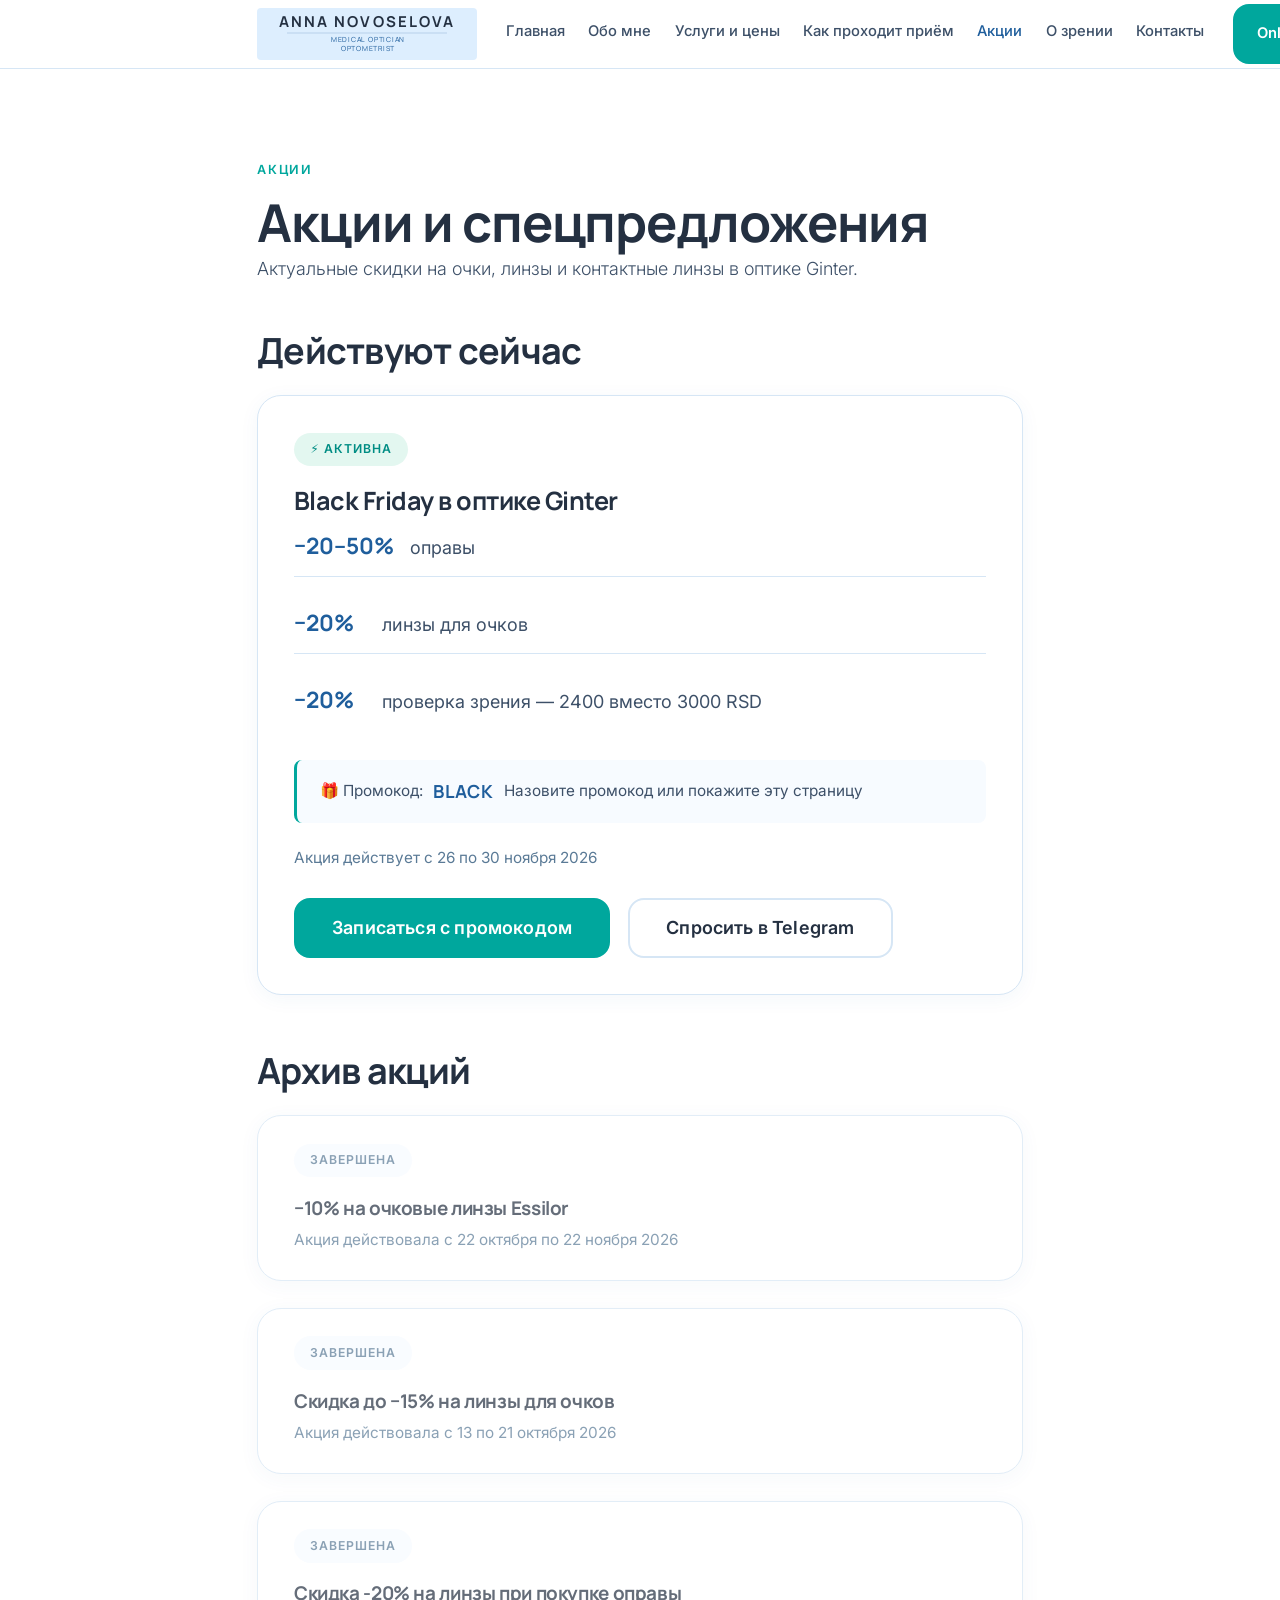
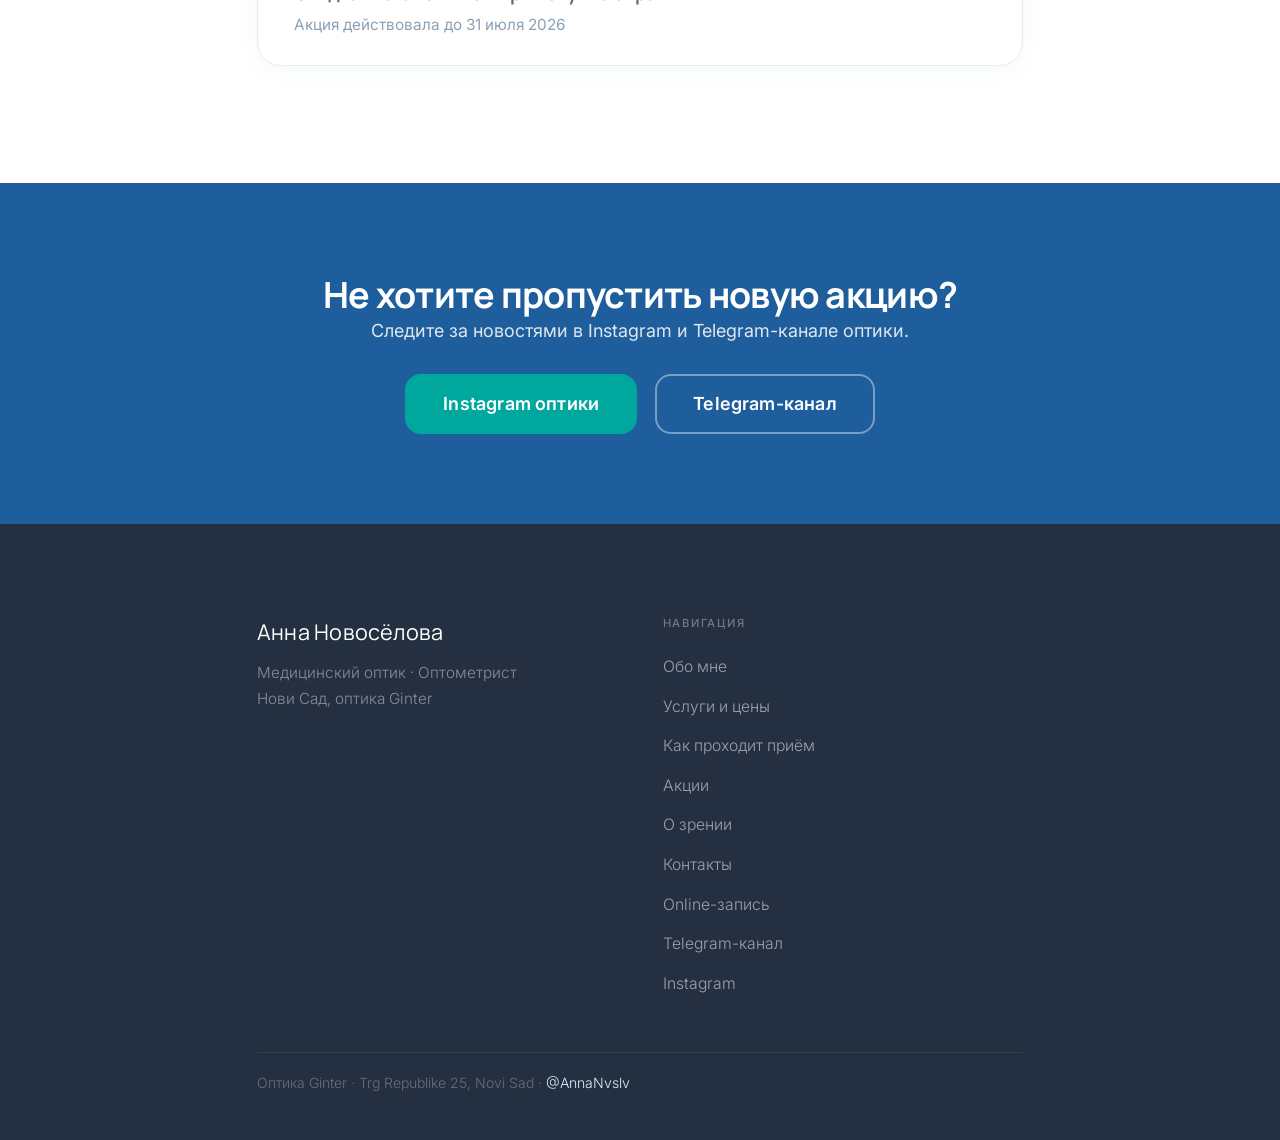
==== commit fe82b235: "Black Friday 26–30.11: блок на главной и карточка в Акциях Co-Authored-By: Claude Opus 5.5 <noreply@" ====
--- a/akcii.html
+++ b/akcii.html
@@ -77,6 +77,8 @@
     .promo-archive-empty { padding: 2rem; text-align: center; color: var(--color-text-light); border: 1px dashed var(--color-border); border-radius: var(--radius-lg); font-size: 0.92rem; }
     .promo-section-heading { display: flex; align-items: center; gap: 0.6rem; margin-bottom: 1.25rem; }
   </style>
+<!-- Cloudflare Web Analytics --><script defer src="https://static.cloudflareinsights.com/beacon.min.js" data-cf-beacon='{"token": "08d0250450824208b3c99198b0dc224f"}'></script><!-- End Cloudflare Web Analytics -->
+<script src="js/track.js?v=1" defer></script>
 </head>
 <body>
 
@@ -121,25 +123,31 @@
 
     <div class="promo-card">
       <span class="promo-card__badge promo-card__badge--active" data-i18n="promo.badge_active">⚡️ Активна</span>
-      <h3 data-i18n="promo.card3_title">−10% на очковые линзы Essilor</h3>
-      <p class="promo-card__lead" data-i18n="promo.card3_lead">Скидка 10% на очковые линзы Essilor — в том числе Varilux и Stellest — при заказе очков в оптике Ginter.</p>
-
+      <h3 data-i18n="promo.bf_title">Black Friday в оптике Ginter</h3>
+      <ul class="promo-rates">
+        <li><span class="promo-rates__pct">−20–50%</span><span data-i18n="home.bf_frames">оправы</span></li>
+        <li><span class="promo-rates__pct">−20%</span><span data-i18n="home.bf_lenses">линзы для очков</span></li>
+        <li><span class="promo-rates__pct">−20%</span><span data-i18n="promo.bf_exam">проверка зрения — 2400 вместо 3000 RSD</span></li>
+      </ul>
       <div class="promo-code">
         <span class="promo-code__label" data-i18n="promo.code_label">🎁 Промокод:</span>
-        <span class="promo-code__value">LWEB10</span>
-        <span class="promo-code__label" data-i18n="promo.code_note2">— укажите при online-записи или назовите в оптике</span>
-      </div>
-
-      <p class="promo-card__valid" data-i18n="promo.valid3">Акция действует с 22 октября по 22 ноября 2026</p>
-
+        <span class="promo-code__value">BLACK</span>
+        <span class="promo-code__label" data-i18n="home.bf_hint">Назовите промокод или покажите эту страницу</span>
+      </div>
+      <p class="promo-card__valid" data-i18n="promo.bf_valid">Акция действует с 26 по 30 ноября 2026</p>
       <div style="display:flex;gap:1rem;flex-wrap:wrap">
-        <a href="https://annanvslv.github.io/anna-novoselova-bot/booking.html?promo=LWEB10" class="btn" target="_blank" data-i18n="promo.book_with_code">Записаться с промокодом</a>
+        <a href="https://annanvslv.github.io/anna-novoselova-bot/booking.html?promo=BLACK" class="btn" target="_blank" data-i18n="promo.book_with_code">Записаться с промокодом</a>
         <a href="https://t.me/AnnaNvslv" class="btn btn--outline" target="_blank" data-i18n="promo.ask_telegram">Спросить в Telegram</a>
       </div>
     </div>
 
     <div class="promo-section-heading" style="margin-top:3rem">
       <h2 class="section-title" style="margin:0" data-i18n="promo.archive_heading">Архив акций</h2>
+    </div>
+    <div class="promo-card promo-card--archived">
+      <span class="promo-card__badge promo-card__badge--archived" data-i18n="promo.badge_archived">Завершена</span>
+      <h3 data-i18n="promo.card3_title">−10% на очковые линзы Essilor</h3>
+      <p class="promo-card__valid" style="margin-bottom:0" data-i18n="promo.valid3_ended">Акция действовала с 22 октября по 22 ноября 2026</p>
     </div>
     <div class="promo-card promo-card--archived">
       <span class="promo-card__badge promo-card__badge--archived" data-i18n="promo.badge_archived">Завершена</span>
@@ -192,7 +200,7 @@
     </div>
   </div>
 </footer>
-<script src="js/i18n.js"></script>
+<script src="js/i18n.js?v=2"></script>
 <script src="js/nav.js"></script>
 </body>
 </html>
--- a/css/pages/home.css
+++ b/css/pages/home.css
@@ -378,3 +378,22 @@
   .price-item { flex-direction: column; gap: 0.5rem; }
   .why-grid { grid-template-columns: 1fr 1fr; }
 }
+
+/* ===== BLACK FRIDAY 26–30.11.2026 ===== */
+.bf__title { font-family: var(--font-heading); font-weight: 700; font-size: clamp(1.6rem, 4vw, 2.2rem); line-height: 1.2; color: var(--color-bg-dark); margin: 0 0 0.6rem; max-width: 640px; }
+.bf__dates { font-size: 1.1rem; font-weight: 600; color: var(--color-accent); margin: 0 0 1.75rem; }
+.bf__list { display: grid; gap: 0.6rem; max-width: 640px; }
+.bf__item { background: var(--color-accent); color: #fff; border-radius: var(--radius-sm); padding: 1.1rem 1.4rem; display: flex; align-items: center; gap: 1.25rem; }
+.bf__pct { font-family: var(--font-heading); font-weight: 800; font-size: clamp(2.1rem, 6vw, 2.8rem); line-height: 1; min-width: 9.5rem; white-space: nowrap; }
+.bf__what { font-size: 1.1rem; font-weight: 500; line-height: 1.3; }
+.bf__what small { display: block; font-size: 0.85rem; font-weight: 400; color: var(--color-accent-light); margin-top: 0.2rem; }
+.bf__hint { margin: 1.75rem 0 0.6rem; color: var(--color-text-muted); }
+.bf__code { display: inline-flex; align-items: baseline; gap: 0.6rem; border: 2px dashed var(--color-accent); border-radius: var(--radius-sm); background: #fff; padding: 0.7rem 1.3rem; color: var(--color-text-muted); font-size: 0.9rem; }
+.bf__code strong { font-family: var(--font-heading); font-weight: 800; font-size: 1.6rem; color: var(--color-accent); letter-spacing: 0.08em; }
+.bf__actions { display: flex; gap: 1rem; flex-wrap: wrap; margin-top: 1.75rem; }
+.bf__btn { background: var(--color-teal); border-color: var(--color-teal); }
+.bf__btn:hover { background: var(--color-teal-dark); border-color: var(--color-teal-dark); }
+@media (max-width: 768px) {
+  .bf__pct { min-width: 7.5rem; }
+  .bf__actions .btn { width: 100%; text-align: center; }
+}
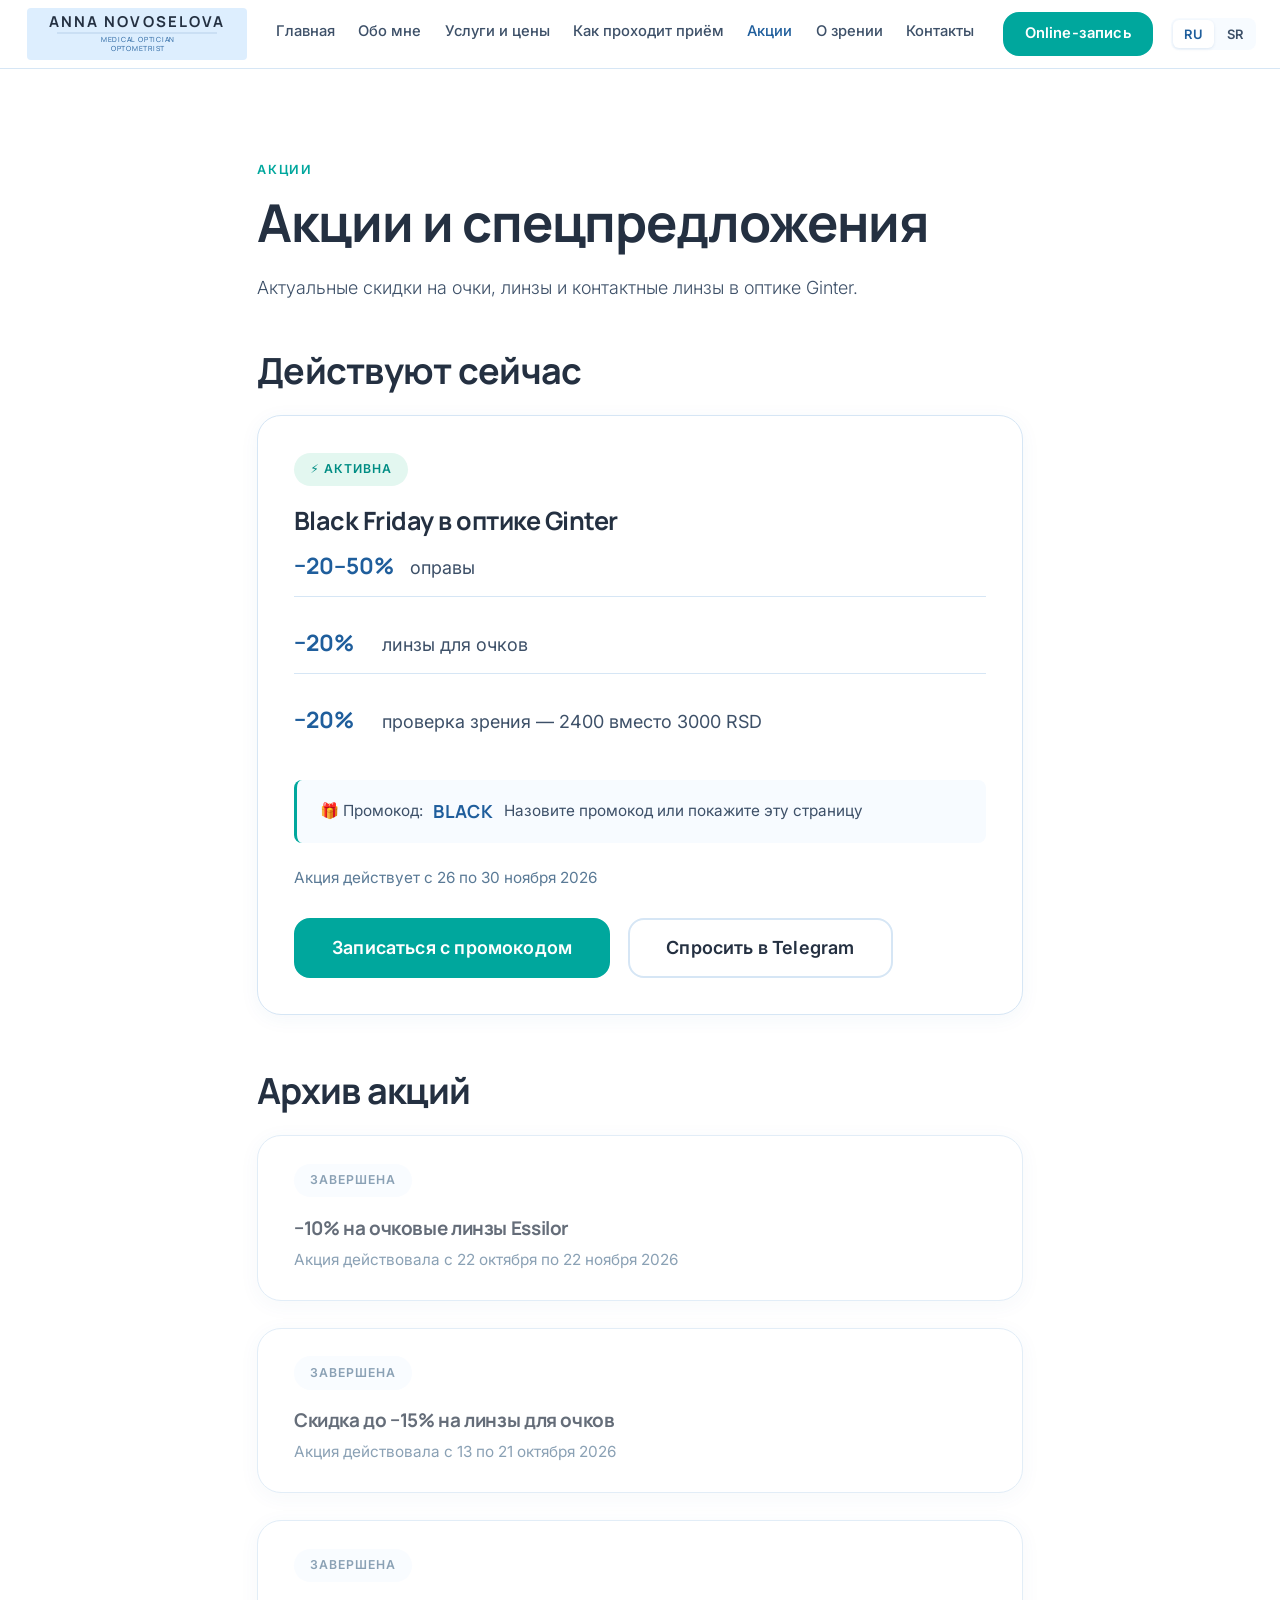
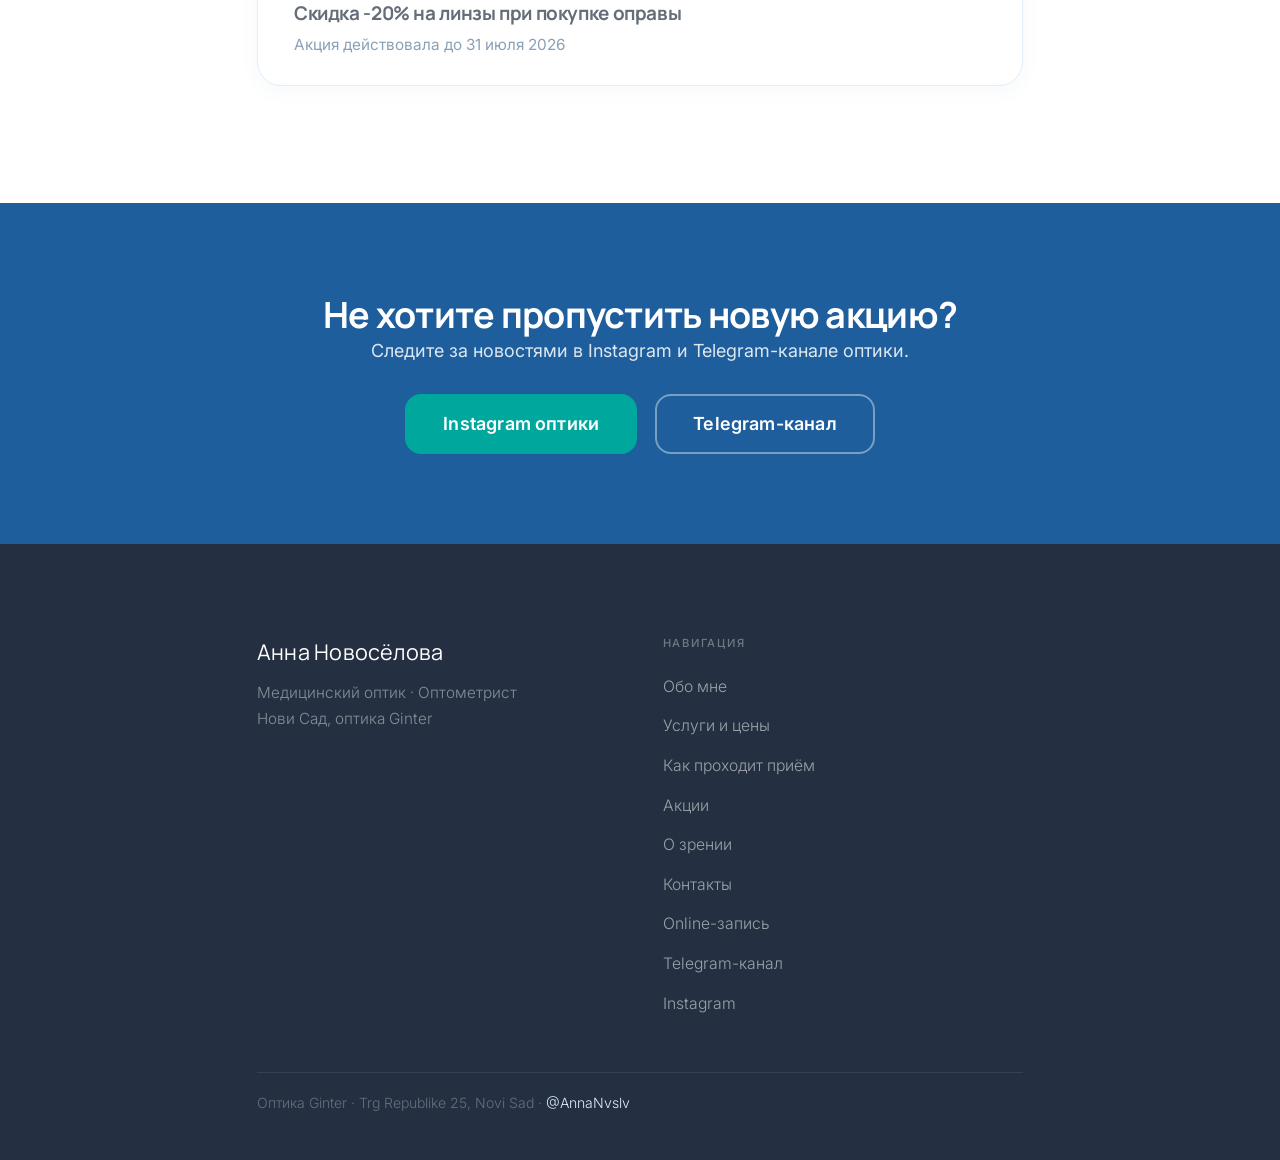
==== commit ab002c83: "Аудит вёрстки: шапка без горизонтальной прокрутки, единые отступы Co-Authored-By: Claude Opus 5.5 <n" ====
--- a/akcii.html
+++ b/akcii.html
@@ -53,10 +53,10 @@
   <link rel="preconnect" href="https://fonts.googleapis.com">
   <link rel="preconnect" href="https://fonts.gstatic.com" crossorigin>
   <link rel="stylesheet" href="css/variables.css">
-  <link rel="stylesheet" href="css/base.css">
-  <link rel="stylesheet" href="css/nav.css">
-  <link rel="stylesheet" href="css/footer.css">
-  <link rel="stylesheet" href="css/pages/home.css">
+  <link rel="stylesheet" href="css/base.css?v=2">
+  <link rel="stylesheet" href="css/nav.css?v=2">
+  <link rel="stylesheet" href="css/footer.css?v=2">
+  <link rel="stylesheet" href="css/pages/home.css?v=3">
   <style>
     .promo-card { background: var(--color-bg-white); border: 1px solid var(--color-border); border-radius: var(--radius-lg); box-shadow: var(--shadow-card); padding: 2rem; margin-bottom: 1.5rem; }
     .promo-card__badge { display: inline-flex; align-items: center; gap: 0.4rem; font-size: 0.68rem; font-weight: 600; letter-spacing: 0.08em; text-transform: uppercase; padding: 0.35rem 0.9rem; border-radius: 20px; margin-bottom: 1.1rem; }
@@ -111,11 +111,11 @@
   </div>
 </nav>
 
-<section class="section section--white" style="padding-top:5rem">
+<section class="section section--white">
   <div class="container">
     <p class="section-label" data-i18n="nav.promo">Акции</p>
     <h1 data-i18n="promo.h1">Акции и спецпредложения</h1>
-    <p style="color:var(--color-text-muted);margin-bottom:2.5rem;font-weight:300;max-width:640px" data-i18n="promo.lead">Актуальные скидки на очки, линзы и контактные линзы в оптике Ginter.</p>
+    <p class="page-lead" data-i18n="promo.lead">Актуальные скидки на очки, линзы и контактные линзы в оптике Ginter.</p>
 
     <div class="promo-section-heading">
       <h2 class="section-title" style="margin:0" data-i18n="promo.active_heading">Действуют сейчас</h2>
@@ -200,7 +200,7 @@
     </div>
   </div>
 </footer>
-<script src="js/i18n.js?v=2"></script>
+<script src="js/i18n.js?v=4"></script>
 <script src="js/nav.js"></script>
 </body>
 </html>
--- a/css/base.css
+++ b/css/base.css
@@ -135,3 +135,13 @@
   .section { padding: var(--space-lg) 0; }
   .btn { min-height: 52px; font-size: 0.95rem; }
 }
+
+/* ===== Единые отступы (2026-11-25) ===== */
+.btn { text-align: center; line-height: 1.3; }
+.page-lead { color: var(--color-text-muted); font-weight: 300; line-height: 1.8; max-width: 640px; margin: 1rem 0 2.5rem; }
+@media (max-width: 600px) {
+  .page-lead { margin-bottom: var(--space-lg); }
+  .btn { padding: 0.75rem 1.5rem; }
+}
+h1 { overflow-wrap: break-word; }
+@media (max-width: 400px) { h1 { font-size: 2.1rem; } }
--- a/css/nav.css
+++ b/css/nav.css
@@ -12,6 +12,7 @@
   justify-content: space-between;
   min-height: 68px;
   gap: 1rem;
+  max-width: 1280px; /* шапке нужно больше места, чем контенту (820px) */
 }
 
 /* old text logo — kept for fallback */
@@ -90,7 +91,8 @@
 
 .nav__cta {
   font-size: 0.82rem;
-  padding: 0.6rem 1.2rem;
+  min-height: 44px;
+  padding: 0 1.1rem;
   flex-shrink: 0;
 }
 
@@ -114,7 +116,7 @@
   transition: all 0.3s;
 }
 
-@media (max-width: 780px) {
+@media (max-width: 1180px) {
   .nav__links, .nav__cta { display: none; }
   .nav__burger { display: flex; }
 
@@ -127,6 +129,7 @@
     display: flex;
     flex-direction: column;
     width: 100%;
+    flex: 0 0 100%;
     order: 3;
     gap: 0.25rem;
     padding-top: var(--space-sm);
@@ -173,3 +176,8 @@
   color: var(--color-accent);
   box-shadow: 0 1px 3px rgba(31,94,156,0.12);
 }
+
+@media (max-width: 400px) {
+  .nav__inner { gap: 0.5rem; }
+  .nav__logo-svg svg { height: 44px; }
+}
--- a/css/footer.css
+++ b/css/footer.css
@@ -64,5 +64,6 @@
 }
 
 @media (max-width: 600px) {
+  .footer { padding: var(--space-lg) 0 var(--space-md); }
   .footer__grid { grid-template-columns: 1fr; gap: var(--space-md); }
 }
--- a/css/pages/home.css
+++ b/css/pages/home.css
@@ -375,7 +375,8 @@
 @media (max-width: 600px) {
   .hero__actions { flex-direction: column; align-items: stretch; }
   .hero__actions .btn { text-align: center; justify-content: center; }
-  .price-item { flex-direction: column; gap: 0.5rem; }
+  .price-item { flex-direction: column; gap: 1rem; padding: 1.25rem; }
+  .hero { padding: var(--space-lg) 0; }
   .why-grid { grid-template-columns: 1fr 1fr; }
 }
 
